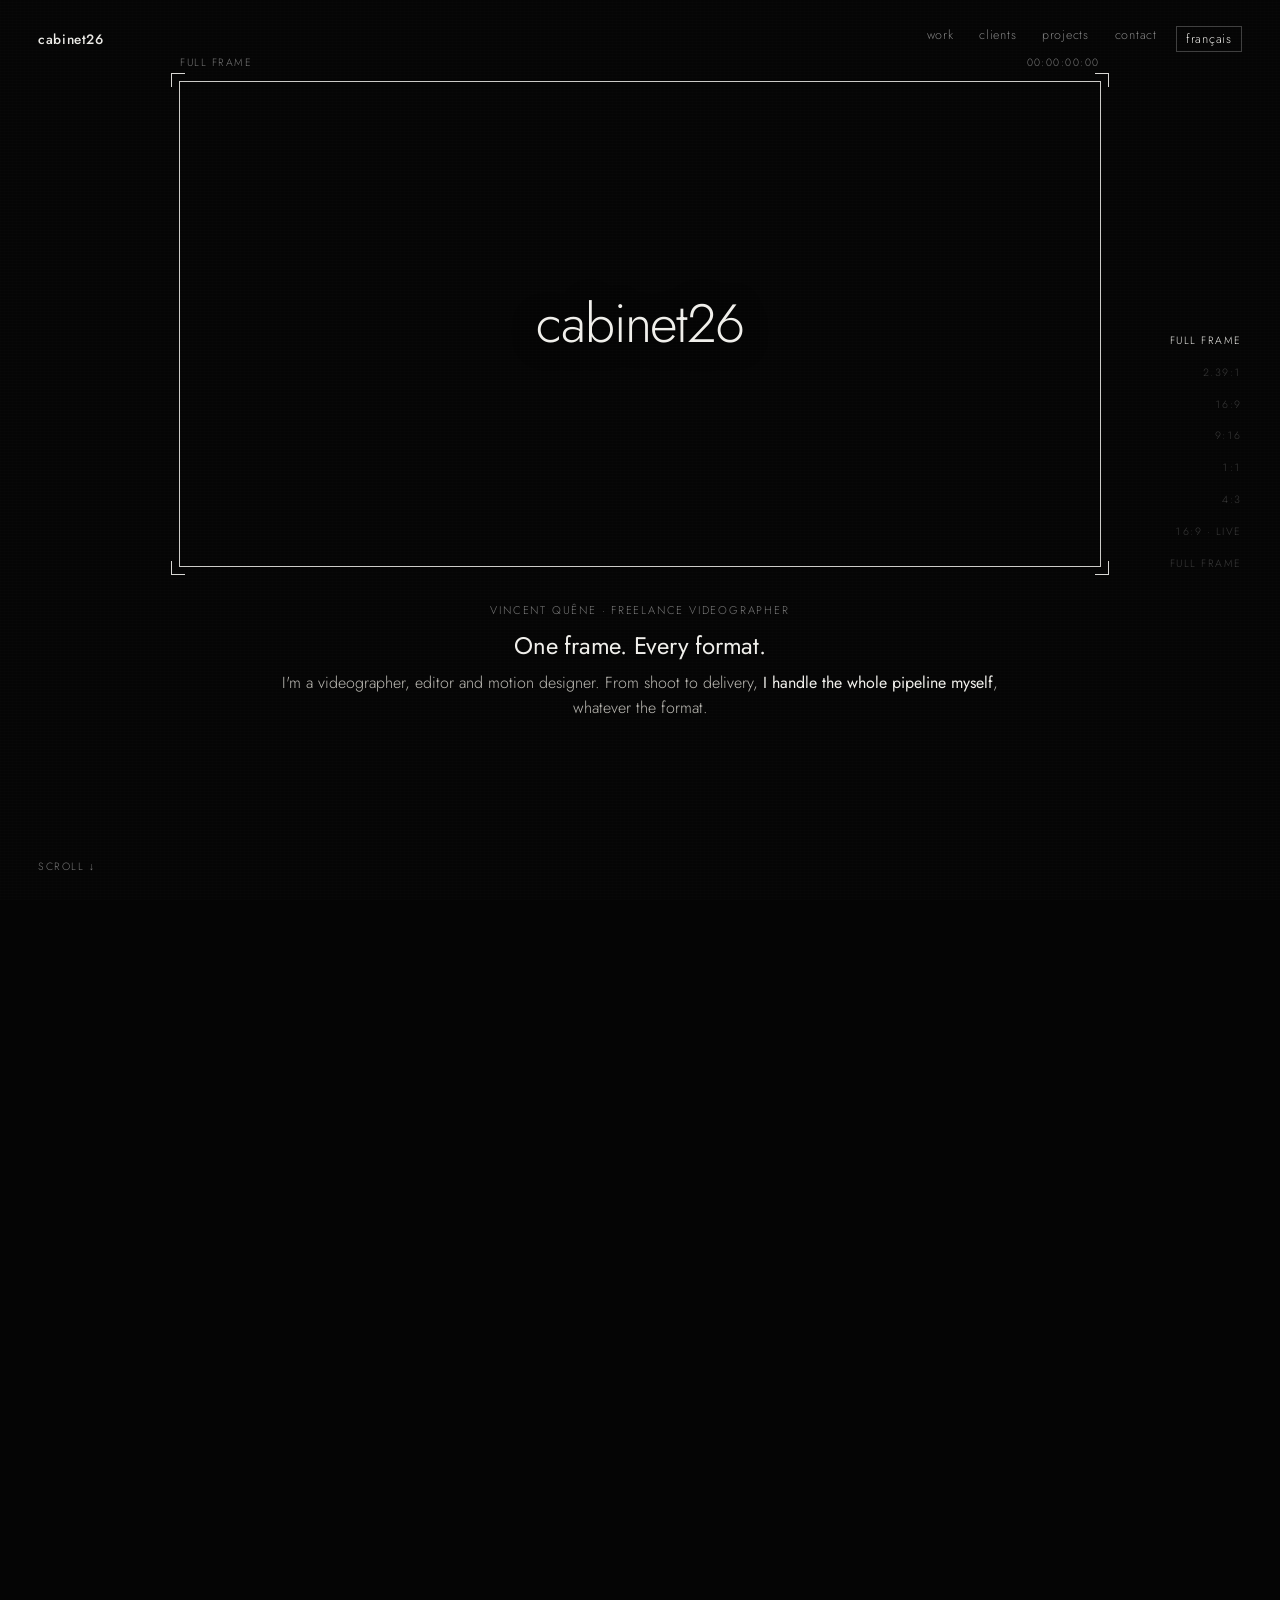
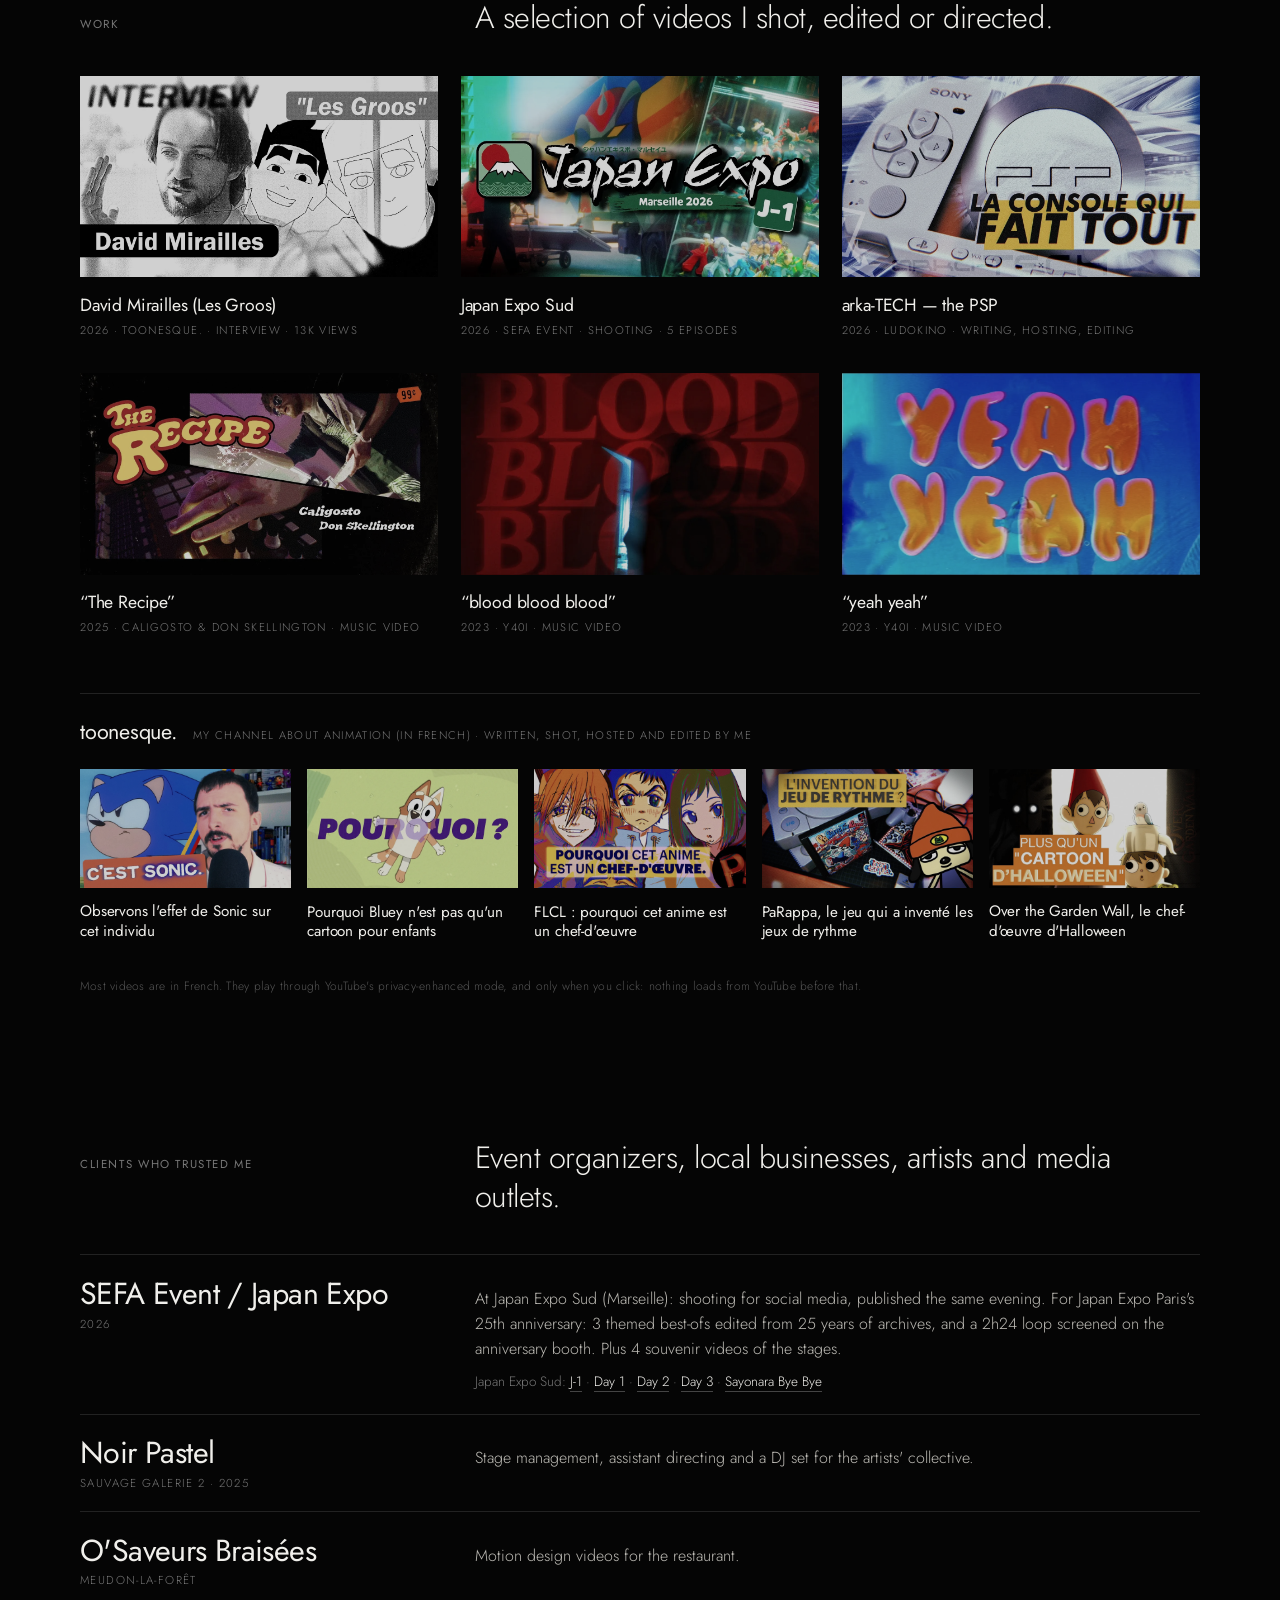
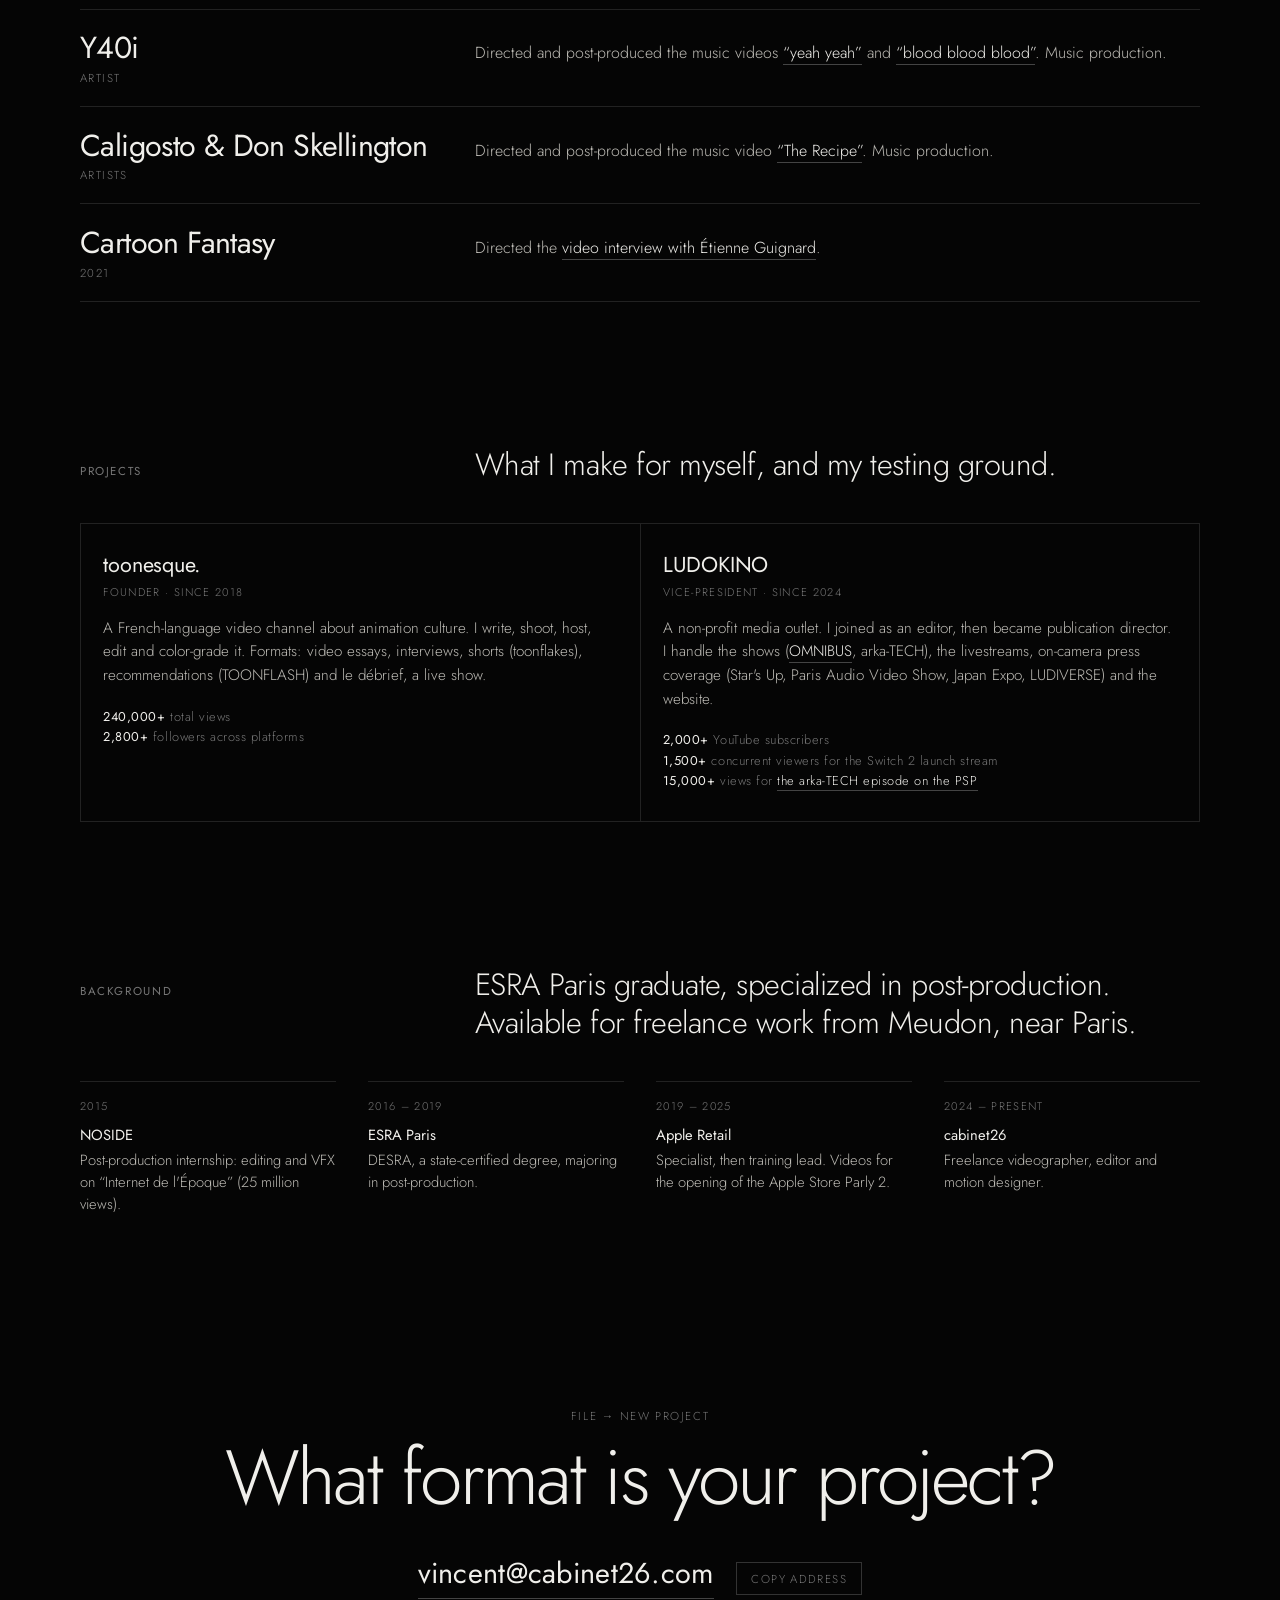
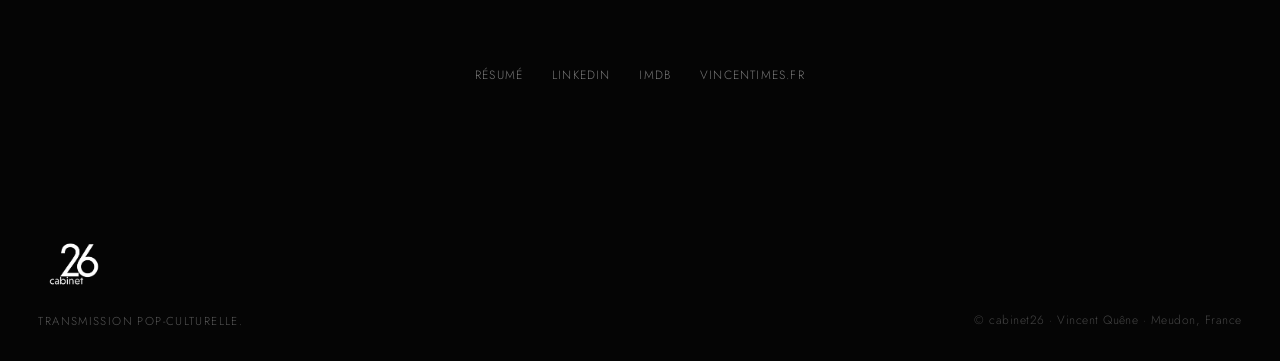
==== en/index.html @ 2f4cd466 "Ajoute une version anglaise du site - Nouvelle page /en/ traduite (textes, séquence du cadre, réalis" ====
<!DOCTYPE html>
<html lang="en">
<head>
  <meta charset="UTF-8" />
  <meta name="viewport" content="width=device-width, initial-scale=1.0"/>
  <title>Vincent Quêne — freelance videographer, editor & motion designer | cabinet26</title>
  <meta name="description" content="Freelance videographer near Paris: directing, shooting, editing, color grading, motion design, social and live. One point of contact, from shoot to delivery." />
  <meta name="author" content="Vincent Quêne">
  <meta name="robots" content="index,follow,max-image-preview:large">
  <meta name="theme-color" content="#050505">
  <link rel="canonical" href="https://cabinet26.com/en/">
  <link rel="alternate" hreflang="fr" href="https://cabinet26.com/">
  <link rel="alternate" hreflang="en" href="https://cabinet26.com/en/">
  <link rel="alternate" hreflang="x-default" href="https://cabinet26.com/">

  <meta property="og:type" content="website">
  <meta property="og:locale" content="en_US">
  <meta property="og:locale:alternate" content="fr_FR">
  <meta property="og:site_name" content="cabinet26">
  <meta property="og:title" content="cabinet26 — one frame, every format">
  <meta property="og:description" content="Vincent Quêne, freelance videographer, editor and motion designer. Directing, editing, social, motion, live.">
  <meta property="og:url" content="https://cabinet26.com/en/">
  <meta property="og:image" content="https://cabinet26.com/og-en.jpg">
  <meta property="og:image:width" content="1200">
  <meta property="og:image:height" content="630">
  <meta property="og:image:alt" content="cabinet26 — One frame, every format. Vincent Quêne, videographer, editor, motion designer.">
  <meta name="twitter:card" content="summary_large_image">
  <meta name="twitter:title" content="cabinet26 — one frame, every format">
  <meta name="twitter:description" content="Vincent Quêne, freelance videographer, editor and motion designer.">
  <meta name="twitter:image" content="https://cabinet26.com/og-en.jpg">

  <link rel="icon" type="image/png" sizes="48x48" href="/favicon.png" />
  <link rel="icon" type="image/png" sizes="512x512" href="/icon-512.png" />
  <link rel="apple-touch-icon" href="/apple-touch-icon.png" />

  <script type="application/ld+json">
  {
    "@context": "https://schema.org",
    "@graph": [
      {
        "@type": "Person",
        "@id": "https://cabinet26.com/#vincent",
        "name": "Vincent Quêne",
        "jobTitle": "Videographer, editor and motion designer",
        "url": "https://cabinet26.com/",
        "email": "mailto:vincent@cabinet26.com",
        "address": { "@type": "PostalAddress", "addressLocality": "Meudon", "postalCode": "92190", "addressRegion": "Île-de-France", "addressCountry": "FR" },
        "alumniOf": { "@type": "EducationalOrganization", "name": "ESRA Paris" },
        "worksFor": { "@id": "https://cabinet26.com/#cabinet26" },
        "knowsLanguage": ["fr", "en"],
        "sameAs": [
          "https://vincentimes.fr/",
          "https://www.linkedin.com/in/vincentimes",
          "https://www.imdb.com/name/nm9590204/",
          "https://instagram.com/vincentimes",
          "https://youtube.com/@vincentimesfr"
        ]
      },
      {
        "@type": "ProfessionalService",
        "@id": "https://cabinet26.com/#cabinet26",
        "name": "cabinet26",
        "description": "Freelance videographer near Paris: directing, shooting, editing, color grading, motion design, social and live. One point of contact, from shoot to delivery.",
        "url": "https://cabinet26.com/",
        "logo": "https://cabinet26.com/icon-512.png",
        "image": "https://cabinet26.com/og.jpg",
        "email": "vincent@cabinet26.com",
        "founder": { "@id": "https://cabinet26.com/#vincent" },
        "address": { "@type": "PostalAddress", "addressLocality": "Meudon", "postalCode": "92190", "addressRegion": "Île-de-France", "addressCountry": "FR" },
        "areaServed": [{ "@type": "AdministrativeArea", "name": "Île-de-France" }, { "@type": "Country", "name": "France" }],
        "knowsAbout": ["Video directing", "Video shooting", "Video editing", "Color grading", "Motion design", "Social media content", "Live streaming", "Video interviews", "Music videos"]
      },
      {
        "@type": "WebSite",
        "@id": "https://cabinet26.com/#site",
        "url": "https://cabinet26.com/",
        "name": "cabinet26",
        "inLanguage": "en",
        "publisher": { "@id": "https://cabinet26.com/#cabinet26" }
      }
    ]
  }
  </script>
  <link rel="preconnect" href="https://fonts.googleapis.com" />
  <link rel="preconnect" href="https://fonts.gstatic.com" crossorigin />
  <link href="https://fonts.googleapis.com/css2?family=Jost:wght@300;400;500&display=swap" rel="stylesheet" />
  <style>
    :root {
      --bg: #050505;
      --txt: #f0efeb;
      --muted: #777;
      --dim: #3a3a3a;
      --line: #222;
      --rec: #ff3b30;
    }
    * { margin: 0; padding: 0; box-sizing: border-box; }
    html { scroll-behavior: smooth; }
    body {
      background: var(--bg); color: var(--txt);
      font-family: 'Jost', 'Helvetica Neue', Helvetica, Arial, sans-serif; font-weight: 300;
      -webkit-font-smoothing: antialiased;
    }
    a { color: inherit; }
    .sr-only { position: absolute; width: 1px; height: 1px; padding: 0; margin: -1px; overflow: hidden; clip: rect(0 0 0 0); white-space: nowrap; border: 0; }
    ::selection { background: var(--txt); color: var(--bg); }

    /* grain léger, comme avant */
    body::before {
      content: ""; position: fixed; inset: 0; pointer-events: none; z-index: 100; opacity: .1;
      background-image:
        repeating-linear-gradient(0deg, rgba(255,255,255,.08) 0, rgba(255,255,255,.08) 1px, transparent 1px, transparent 3px),
        repeating-linear-gradient(90deg, rgba(255,255,255,.03) 0, rgba(255,255,255,.03) 1px, transparent 1px, transparent 4px);
      mix-blend-mode: screen; animation: grain 2.5s steps(4) infinite;
    }
    @keyframes grain { 25% { transform: translate(-3px,-4px); } 50% { transform: translate(2px,3px); } 75% { transform: translate(-2px,2px); } }

    /* ─── HEADER ─── */
    header {
      position: fixed; top: 0; left: 0; right: 0; z-index: 50;
      display: flex; justify-content: space-between; align-items: center;
      padding: 1.6rem clamp(1rem, 3vw, 2.5rem);
      mix-blend-mode: difference;
    }
    header .name { font-weight: 500; font-size: .85rem; letter-spacing: .04em; text-decoration: none; }
    header nav { display: flex; gap: 1.6rem; }
    header nav a { font-size: .78rem; letter-spacing: .06em; color: #888; text-decoration: none; transition: color .2s; }
    header nav a:hover { color: var(--txt); }
    header nav a.lang { color: var(--txt); border: 1px solid #444; padding: .2rem .55rem; margin-left: -.4rem; }
    header nav a.lang:hover { border-color: var(--txt); }

    /* ─── REEL ─── */
    #reel { position: relative; }
    .stage { position: sticky; top: 0; height: 100vh; height: 100svh; overflow: hidden; }
    .frame-zone { position: absolute; left: 0; right: 0; top: 9vh; height: 54vh; display: grid; place-items: center; }
    .frame {
      position: relative; border: 1px solid rgba(240,239,235,.85);
      will-change: width, height;
    }
    /* repères de coupe */
    .frame i { position: absolute; width: 14px; height: 14px; border-color: var(--txt); border-style: solid; opacity: .9; }
    .frame i:nth-of-type(1) { left: -9px; top: -9px; border-width: 1px 0 0 1px; }
    .frame i:nth-of-type(2) { right: -9px; top: -9px; border-width: 1px 1px 0 0; }
    .frame i:nth-of-type(3) { left: -9px; bottom: -9px; border-width: 0 0 1px 1px; }
    .frame i:nth-of-type(4) { right: -9px; bottom: -9px; border-width: 0 1px 1px 0; }
    .frame .ratio, .frame .tc, .frame .rec {
      position: absolute; font-size: .66rem; letter-spacing: .14em; text-transform: uppercase; color: var(--muted); white-space: nowrap;
    }
    .frame .ratio { left: 0; top: -1.7rem; }
    .frame .tc { right: 0; top: -1.7rem; font-variant-numeric: tabular-nums; }
    .frame .rec { right: .7rem; top: .6rem; color: var(--rec); opacity: 0; transition: opacity .3s; display: flex; align-items: center; gap: .4rem; }
    .frame .rec::before { content: ""; width: 7px; height: 7px; border-radius: 50%; background: var(--rec); animation: blink 1s steps(2) infinite; }
    .frame.live .rec { opacity: 1; }
    .frame.live { border-color: var(--rec); }
    @keyframes blink { 50% { opacity: 0; } }
    .frame .ttl {
      position: absolute; inset: 0; display: grid; place-items: center; text-align: center; padding: 0 1rem;
      font-weight: 300; font-size: clamp(1.4rem, 4.2vw, 3.6rem); letter-spacing: -.02em; line-height: 1;
      transition: opacity .35s; text-shadow: 0 2px 24px rgba(0,0,0,.6); z-index: 2;
    }
    .frame .shots { position: absolute; inset: 0; overflow: hidden; }
    .frame .shots img {
      position: absolute; inset: 0; width: 100%; height: 100%; object-fit: cover;
      opacity: 0; transform: scale(1.04); transition: opacity .6s, transform 1.2s cubic-bezier(.2,.8,.2,1);
    }
    .frame .shots img.on { opacity: .42; transform: none; }
    .frame .credit {
      position: absolute; left: 0; bottom: -1.6rem; font-size: .66rem; letter-spacing: .12em; text-transform: uppercase; color: var(--muted);
      white-space: nowrap;
    }

    /* ─── RÉALISATIONS ─── */
    .works { display: grid; grid-template-columns: repeat(3, 1fr); gap: 2.2rem 1.4rem; }
    .work { display: block; width: 100%; text-align: left; background: none; border: 0; color: inherit; font: inherit; cursor: pointer; }
    .work .pic { position: relative; display: block; aspect-ratio: 16 / 9; overflow: hidden; background: #111; }
    .work .pic img { width: 100%; height: 100%; object-fit: cover; display: block; filter: grayscale(.35) brightness(.82); transition: filter .4s, transform .6s cubic-bezier(.2,.8,.2,1); }
    .work .pic::after {
      content: "▶"; position: absolute; left: 50%; top: 50%; width: 3.2rem; height: 3.2rem; translate: -50% -50%; border: 1px solid rgba(240,239,235,.8); border-radius: 50%;
      display: grid; place-items: center; font-size: .8rem; padding-left: .2rem; opacity: 0; transition: opacity .3s; background: rgba(5,5,5,.35);
    }
    .work:hover .pic img, .work:focus-visible .pic img { filter: none; transform: scale(1.03); }
    .work:hover .pic::after, .work:focus-visible .pic::after { opacity: 1; }
    .work:focus-visible { outline: 1px solid var(--txt); outline-offset: 6px; }
    .work .t { display: block; margin-top: .9rem; font-size: 1.1rem; font-weight: 400; letter-spacing: -.01em; }
    .work .m { display: block; margin-top: .25rem; font-size: .7rem; letter-spacing: .12em; text-transform: uppercase; color: var(--muted); }
    .sub { display: flex; align-items: baseline; gap: 1rem; margin: 3.6rem 0 1.4rem; padding-top: 1.4rem; border-top: 1px solid var(--line); }
    .sub b { font-weight: 400; font-size: 1.35rem; letter-spacing: -.01em; }
    .sub span { font-size: .7rem; letter-spacing: .12em; text-transform: uppercase; color: var(--muted); }
    .works.toon { grid-template-columns: repeat(5, 1fr); gap: 1.6rem 1rem; }
    .works.toon .t { font-size: .95rem; line-height: 1.3; }
    .yt-note { margin-top: 2.2rem; font-size: .75rem; color: #555; letter-spacing: .02em; }

    dialog.player { margin: auto; width: min(1100px, calc(100vw - 2rem)); background: transparent; border: 0; color: var(--txt); overflow: visible; }
    dialog.player::backdrop { background: rgba(5,5,5,.94); }
    .player .screen { position: relative; aspect-ratio: 16 / 9; background: #000; border: 1px solid #333; }
    .player iframe { position: absolute; inset: 0; width: 100%; height: 100%; border: 0; }
    .player .bar { display: flex; justify-content: space-between; align-items: baseline; gap: 1rem; flex-wrap: wrap; margin-top: 1rem; }
    .player .bar b { font-weight: 400; font-size: 1.1rem; }
    .player .bar span { font-size: .7rem; letter-spacing: .12em; text-transform: uppercase; color: var(--muted); margin-left: .8rem; }
    .player .eps { display: flex; flex-wrap: wrap; gap: .4rem; margin-top: .9rem; }
    .player .eps button { font: inherit; font-size: .75rem; letter-spacing: .06em; color: #999; background: none; border: 1px solid #333; padding: .35rem .8rem; cursor: pointer; }
    .player .eps button.on, .player .eps button:hover { color: var(--txt); border-color: var(--txt); }
    .player .x { font: inherit; font-size: .75rem; letter-spacing: .12em; text-transform: uppercase; color: var(--muted); background: none; border: 0; cursor: pointer; }
    .player .x:hover { color: var(--txt); }
    .player .ext { font-size: .75rem; color: var(--muted); }

    .caps { position: absolute; left: 0; right: 0; top: calc(9vh + 54vh + 2.2rem); bottom: 2rem; padding: 0 clamp(1rem, 4vw, 2.5rem); }
    .cap {
      position: absolute; left: 50%; top: 0; width: min(46rem, calc(100% - 2rem)); transform: translate(-50%, 10px);
      text-align: center; opacity: 0; transition: opacity .45s, transform .45s; pointer-events: none;
    }
    .cap.on { opacity: 1; transform: translate(-50%, 0); pointer-events: auto; }
    .cap .k { font-size: .7rem; letter-spacing: .16em; text-transform: uppercase; color: var(--muted); }
    .cap h2 { font-weight: 400; font-size: clamp(1.15rem, 2vw, 1.5rem); letter-spacing: -.01em; margin: .55rem 0 .5rem; }
    .cap p { font-size: clamp(.92rem, 1.25vw, 1.05rem); line-height: 1.55; color: #bdbbb5; }
    .cap p b { color: var(--txt); font-weight: 400; }

    .index {
      position: absolute; right: clamp(1rem, 3vw, 2.5rem); top: 50%; transform: translateY(-50%);
      list-style: none; display: flex; flex-direction: column; gap: .55rem; text-align: right;
    }
    .index a { font-size: .66rem; letter-spacing: .14em; text-transform: uppercase; color: var(--dim); text-decoration: none; transition: color .2s; font-variant-numeric: tabular-nums; }
    .index a:hover { color: #aaa; }
    .index a.on { color: var(--txt); }
    .hint { position: absolute; left: clamp(1rem, 3vw, 2.5rem); bottom: 1.6rem; font-size: .66rem; letter-spacing: .14em; text-transform: uppercase; color: var(--muted); transition: opacity .4s; }

    /* ─── SECTIONS ─── */
    section.s { padding: clamp(5rem, 12vw, 9rem) clamp(1rem, 4vw, 2.5rem) 0; max-width: 1200px; margin: 0 auto; }
    .s-h { display: grid; grid-template-columns: 1fr 2fr; gap: 2rem; margin-bottom: 2.4rem; align-items: baseline; }
    .s-h h3 { font-size: .72rem; font-weight: 400; letter-spacing: .14em; text-transform: uppercase; color: var(--muted); }
    .s-h p { font-size: clamp(1.3rem, 2.4vw, 2rem); line-height: 1.25; letter-spacing: -.015em; }
    .list { list-style: none; border-top: 1px solid var(--line); }
    .list li {
      display: grid; grid-template-columns: 1fr 2fr; gap: 2rem; padding: 1.35rem 0; border-bottom: 1px solid var(--line); align-items: baseline;
      transition: padding-left .3s;
    }
    .list li:hover { padding-left: .6rem; }
    .list .who { font-size: clamp(1.25rem, 2.4vw, 1.9rem); font-weight: 400; letter-spacing: -.02em; line-height: 1.1; }
    .list .who small { display: block; font-size: .72rem; font-weight: 300; letter-spacing: .12em; text-transform: uppercase; color: var(--muted); margin-top: .45rem; }
    .list .what { font-size: 1rem; line-height: 1.55; color: #bdbbb5; }
    .list .what a { color: var(--txt); text-decoration: none; border-bottom: 1px solid #444; }
    .list .what a:hover { border-color: var(--txt); }
    .list .what .watch { display: block; margin-top: .6rem; font-size: .85rem; color: var(--muted); }
    .cols p a, .path a { color: var(--txt); text-decoration: none; border-bottom: 1px solid #444; transition: border-color .2s; }
    .cols p a:hover, .path a:hover { border-color: var(--txt); }

    .cols { display: grid; grid-template-columns: repeat(2, 1fr); gap: 1px; background: var(--line); border: 1px solid var(--line); }
    .cols > div { background: var(--bg); padding: 1.6rem 1.4rem 1.8rem; }
    .cols h4 { font-weight: 400; font-size: 1.35rem; letter-spacing: -.01em; margin-bottom: .2rem; }
    .cols h4 a { text-decoration: none; }
    .cols h4 a:hover { text-decoration: underline; text-underline-offset: 4px; text-decoration-thickness: 1px; }
    .cols .role { font-size: .7rem; letter-spacing: .12em; text-transform: uppercase; color: var(--muted); margin-bottom: 1rem; }
    .cols p { font-size: .95rem; line-height: 1.55; color: #bdbbb5; }
    .cols .n { margin-top: 1.2rem; font-size: .8rem; letter-spacing: .04em; color: var(--muted); line-height: 1.6; }
    .cols .n b { color: var(--txt); font-weight: 400; }

    .path { list-style: none; display: grid; grid-template-columns: repeat(4, 1fr); gap: 2rem; }
    .path li { font-size: .92rem; line-height: 1.5; color: #bdbbb5; border-top: 1px solid var(--line); padding-top: 1rem; }
    .path b { display: block; color: var(--txt); font-weight: 400; margin-bottom: .2rem; }
    .path span { display: block; font-size: .7rem; letter-spacing: .12em; text-transform: uppercase; color: var(--muted); margin-bottom: .6rem; }

    /* ─── CONTACT ─── */
    .contact { padding: clamp(7rem, 16vw, 12rem) clamp(1rem, 4vw, 2.5rem) 0; text-align: center; }
    .contact .k { font-size: .72rem; letter-spacing: .14em; text-transform: uppercase; color: var(--muted); }
    .contact h3 { font-weight: 300; font-size: clamp(2rem, 6vw, 5rem); letter-spacing: -.035em; line-height: 1; margin: 1rem 0 2.2rem; }
    .contact .mail {
      font-weight: 400; font-size: clamp(1.1rem, 2.6vw, 1.8rem); letter-spacing: .01em; text-decoration: none;
      border-bottom: 1px solid #444; padding-bottom: 4px; transition: border-color .2s;
    }
    .contact .mail:hover { border-color: var(--txt); }
    .contact .mail-row { display: flex; justify-content: center; align-items: baseline; flex-wrap: wrap; gap: 1rem 1.4rem; }
    .contact .copy {
      font: inherit; font-size: .72rem; letter-spacing: .12em; text-transform: uppercase; color: var(--muted);
      background: none; border: 1px solid #333; padding: .45rem .9rem; cursor: pointer; transition: color .2s, border-color .2s;
    }
    .contact .copy:hover, .contact .copy:focus-visible { color: var(--txt); border-color: var(--txt); outline: none; }
    .contact .copy.done { color: var(--txt); border-color: var(--txt); }
    .contact .copy-status { min-height: 1.2em; margin-top: .9rem; font-size: .75rem; letter-spacing: .04em; color: var(--muted); }
    .contact .links { display: flex; justify-content: center; flex-wrap: wrap; gap: .6rem 1.8rem; margin-top: 2.4rem; }
    .contact .links a { font-size: .75rem; letter-spacing: .1em; text-transform: uppercase; color: var(--muted); text-decoration: none; transition: color .2s; }
    .contact .links a:hover { color: var(--txt); }

    footer {
      display: flex; justify-content: space-between; align-items: flex-end; gap: 1rem; flex-wrap: wrap;
      padding: clamp(6rem, 12vw, 9rem) clamp(1rem, 3vw, 2.5rem) 2rem;
    }
    footer img { height: 72px; display: block; margin-bottom: .8rem; }
    footer .manifesto { font-size: .72rem; letter-spacing: .12em; text-transform: uppercase; color: #555; }
    footer .copy { font-size: .75rem; letter-spacing: .04em; color: #444; }

    @media (max-width: 1000px) and (min-width: 761px) {
      .works { grid-template-columns: 1fr 1fr; }
      .works.toon { grid-template-columns: repeat(3, 1fr); }
    }
    @media (max-width: 760px) {
      .frame-zone { top: 11vh; height: 46vh; }
      .caps { top: calc(11vh + 46vh + 2rem); }
      .index { display: none; }
      .hint { display: none; }
      .s-h, .list li { grid-template-columns: 1fr; gap: .6rem; }
      .cols { grid-template-columns: 1fr; }
      .works { grid-template-columns: 1fr; }
      .works.toon { grid-template-columns: 1fr 1fr; }
      .path { grid-template-columns: 1fr 1fr; gap: 1.4rem; }
      header nav a.opt { display: none; }
    }
    @media (max-height: 640px) and (min-width: 761px) {
      .cap p { font-size: .9rem; }
    }
    @media (prefers-reduced-motion: reduce) {
      body::before { animation: none; }
      .cap { transition: none; }
    }
  </style>
</head>
<body>

<header>
  <a class="name" href="#reel">cabinet26</a>
  <nav>
    <a class="opt" href="#travaux">work</a>
    <a class="opt" href="#confiance">clients</a>
    <a class="opt" href="#projets">projects</a>
    <a href="#contact">contact</a>
    <a class="lang" href="/" hreflang="fr" lang="fr">français</a>
  </nav>
</header>

<main>
  <h1 class="sr-only">Vincent Quêne, freelance videographer, editor and motion designer near Paris — cabinet26</h1>
  <section id="reel" aria-label="Services">
    <div class="stage">
      <div class="frame-zone">
        <div class="frame" id="frame">
          <i></i><i></i><i></i><i></i>
          <span class="ratio" id="ratio">full frame</span>
          <span class="tc" id="tc">00:00:00:00</span>
          <span class="rec">rec</span>
          <div class="shots" id="shots"></div>
          <div class="ttl" id="ttl">cabinet26</div>
          <span class="credit" id="credit"></span>
        </div>
      </div>

      <div class="caps" id="caps"></div>
      <ul class="index" id="index"></ul>
      <span class="hint" id="hint">scroll ↓</span>
    </div>
  </section>

  <section class="s" id="travaux">
    <div class="s-h">
      <h3>Work</h3>
      <p>A selection of videos I shot, edited or directed.</p>
    </div>
    <div class="works" id="works"></div>
    <div class="sub"><b>toonesque.</b><span>My channel about animation (in French) · written, shot, hosted and edited by me</span></div>
    <div class="works toon" id="toon"></div>
    <p class="yt-note">Most videos are in French. They play through YouTube's privacy-enhanced mode, and only when you click: nothing loads from YouTube before that.</p>
  </section>

  <dialog class="player" id="player" aria-label="Video player">
    <div class="screen" id="pScreen"></div>
    <div class="bar">
      <div><b id="pTitle"></b><span id="pMeta"></span></div>
      <div><a class="ext" id="pExt" href="#" target="_blank" rel="noopener">Open on YouTube ↗</a> &nbsp; <button class="x" id="pClose">Close ✕</button></div>
    </div>
    <div class="eps" id="pEps"></div>
  </dialog>

  <section class="s" id="confiance">
    <div class="s-h">
      <h3>Clients who trusted me</h3>
      <p>Event organizers, local businesses, artists and media outlets.</p>
    </div>
    <ul class="list">
      <li>
        <div class="who">SEFA Event / Japan Expo<small>2026</small></div>
        <div class="what">At Japan Expo Sud (Marseille): shooting for social media, published the same evening. For Japan Expo Paris's 25th anniversary: 3 themed best-ofs edited from 25 years of archives, and a 2h24 loop screened on the anniversary booth. Plus 4 souvenir videos of the stages.<span class="watch">Japan Expo Sud: <a href="https://youtu.be/3GyMe6xj9gU" target="_blank" rel="noopener">J-1</a> · <a href="https://youtu.be/GbVbN_Lsc2M" target="_blank" rel="noopener">Day 1</a> · <a href="https://youtu.be/HmaIM-DWOHw" target="_blank" rel="noopener">Day 2</a> · <a href="https://youtu.be/q0Na3Ldtmdk" target="_blank" rel="noopener">Day 3</a> · <a href="https://youtu.be/JsCOMHe0b8E" target="_blank" rel="noopener">Sayonara Bye Bye</a></span></div>
      </li>
      <li>
        <div class="who">Noir Pastel<small>Sauvage Galerie 2 · 2025</small></div>
        <div class="what">Stage management, assistant directing and a DJ set for the artists' collective.</div>
      </li>
      <li>
        <div class="who">O'Saveurs Braisées<small>Meudon-la-Forêt</small></div>
        <div class="what">Motion design videos for the restaurant.</div>
      </li>
      <li>
        <div class="who">Y40i<small>Artist</small></div>
        <div class="what">Directed and post-produced the music videos <a href="https://youtu.be/fTHX7NXVaVY" target="_blank" rel="noopener">“yeah yeah”</a> and <a href="https://youtu.be/mA5rBViqyx8" target="_blank" rel="noopener">“blood blood blood”</a>. Music production.</div>
      </li>
      <li>
        <div class="who">Caligosto &amp; Don Skellington<small>Artists</small></div>
        <div class="what">Directed and post-produced the music video <a href="https://youtu.be/pw9u5-dUlKU" target="_blank" rel="noopener">“The Recipe”</a>. Music production.</div>
      </li>
      <li>
        <div class="who">Cartoon Fantasy<small>2021</small></div>
        <div class="what">Directed the <a href="https://beta.cartoon-fantasy.net/studio/interviews/etienne-guignard" target="_blank" rel="noopener">video interview with Étienne Guignard</a>.</div>
      </li>
    </ul>
  </section>

  <section class="s" id="projets">
    <div class="s-h">
      <h3>Projects</h3>
      <p>What I make for myself, and my testing ground.</p>
    </div>
    <div class="cols">
      <div>
        <h4><a href="https://toonesque.com" target="_blank" rel="noopener">toonesque.</a></h4>
        <p class="role">Founder · since 2018</p>
        <p>A French-language video channel about animation culture. I write, shoot, host, edit and color-grade it. Formats: video essays, interviews, shorts (toonflakes), recommendations (TOONFLASH) and le débrief, a live show.</p>
        <p class="n"><b>240,000+</b> total views<br><b>2,800+</b> followers across platforms</p>
      </div>
      <div>
        <h4><a href="https://ludokino.net" target="_blank" rel="noopener">LUDOKINO</a></h4>
        <p class="role">Vice-president · since 2024</p>
        <p>A non-profit media outlet. I joined as an editor, then became publication director. I handle the shows (<a href="https://www.youtube.com/playlist?list=PL13-SWMvlfiwijmK3dQ_rHY67bJj6rJ3P" target="_blank" rel="noopener">OMNIBUS</a>, arka-TECH), the livestreams, on-camera press coverage (Star's Up, Paris Audio Video Show, Japan Expo, LUDIVERSE) and the website.</p>
        <p class="n"><b>2,000+</b> YouTube subscribers<br><b>1,500+</b> concurrent viewers for the Switch 2 launch stream<br><b>15,000+</b> views for <a href="https://youtu.be/EWIgJvGY6nE" target="_blank" rel="noopener">the arka-TECH episode on the PSP</a></p>
      </div>
    </div>
  </section>

  <section class="s" id="parcours">
    <div class="s-h">
      <h3>Background</h3>
      <p>ESRA Paris graduate, specialized in post-production. Available for freelance work from Meudon, near Paris.</p>
    </div>
    <ul class="path">
      <li><span>2015</span><b>NOSIDE</b>Post-production internship: editing and VFX on “Internet de l'Époque” (25 million views).</li>
      <li><span>2016 – 2019</span><b>ESRA Paris</b>DESRA, a state-certified degree, majoring in post-production.</li>
      <li><span>2019 – 2025</span><b>Apple Retail</b>Specialist, then training lead. Videos for the opening of the Apple Store Parly 2.</li>
      <li><span>2024 – present</span><b>cabinet26</b>Freelance videographer, editor and motion designer.</li>
    </ul>
  </section>

  <section class="contact" id="contact">
    <p class="k">File → New project</p>
    <h3>What format is your project?</h3>
    <div class="mail-row">
      <a class="mail" href="mailto:vincent@cabinet26.com">vincent@cabinet26.com</a>
      <button class="copy" id="copyMail" type="button" data-mail="vincent@cabinet26.com">Copy address</button>
    </div>
    <p class="copy-status" id="copyStatus" role="status" aria-live="polite"></p>
    <div class="links">
      <a href="https://vincentimes.fr/en/cv/" target="_blank" rel="noopener">Résumé</a>
      <a href="https://www.linkedin.com/in/vincentimes" target="_blank" rel="noopener">LinkedIn</a>
      <a href="https://www.imdb.com/name/nm9590204/" target="_blank" rel="noopener">IMDb</a>
      <a href="https://vincentimes.fr/en/" target="_blank" rel="noopener">vincentimes.fr</a>
    </div>
  </section>
</main>

<footer>
  <div>
    <img src="/c26_w_txt.png" alt="cabinet26" />
    <p class="manifesto">transmission pop-culturelle.</p>
  </div>
  <span class="copy">© cabinet26 · Vincent Quêne · Meudon, France</span>
</footer>

<script>
/* Chaque format de cadre correspond à un métier. r = ratio (largeur / hauteur), null = plein cadre. */
const STEPS = [
  { r: null, label: 'full frame', ttl: 'cabinet26', k: 'Vincent Quêne · freelance videographer',
    h: 'One frame. Every format.',
    p: 'I\'m a videographer, editor and motion designer. From shoot to delivery, <b>I handle the whole pipeline myself</b>, whatever the format.' },
  { r: 2.39, label: '2.39:1', ttl: 'Directing', k: '01 — Scope', img: 'the-recipe', credit: '“The Recipe” — Caligosto & Don Skellington',
    h: 'Direct, frame, lead.',
    p: 'Music videos, trailers, interviews. I directed and post-produced music videos for <b>Y40i</b> and <b>Caligosto &amp; Don Skellington</b>, and the Étienne Guignard interview for <b>Cartoon Fantasy</b>.' },
  { r: 16 / 9, label: '16:9', ttl: 'Editing', k: '02 — Widescreen', img: 'blood-blood-blood', credit: '“blood blood blood” — Y40i',
    h: 'Edit, grade, mix.',
    p: 'My core craft, in DaVinci Resolve Studio and Premiere Pro, with a clean sound mix. For the 25th anniversary of <b>Japan Expo Paris</b>, I edited 3 best-ofs from 25 years of archives and a 2h24 loop screened on the booth.' },
  { r: 9 / 16, label: '9:16', ttl: 'Social', k: '03 — Vertical', img: 'japan-expo-sud-jour-2', pos: '86% 50%', credit: 'Japan Expo Sud — Day 2',
    h: 'Shot by day, out by night.',
    p: 'At <b>Japan Expo Sud</b> (Marseille), I shot the footage for the social videos, published the same evening. Shorts, subtitles, cut-downs. I also produce and monetize my own content on YouTube, Instagram and TikTok.' },
  { r: 1, label: '1:1', ttl: 'Motion', k: '04 — Square', img: 'yeah-yeah', credit: '“yeah yeah” — Y40i',
    h: 'Make images move.',
    p: 'Motion design, titles, show packaging, visuals. I made motion design videos for <b>O\'Saveurs Braisées</b> (Meudon-la-Forêt), and I package my own shows.' },
  { r: 4 / 3, label: '4:3', ttl: 'Archives', k: '05 — Original format', img: 'arka-tech-psp', credit: 'arka-TECH — the PSP',
    h: 'Bring dormant footage back to life.',
    p: 'MiniDV tape digitization over FireWire, video game capture, archive sorting and editing. For Japan Expo, I went through <b>25 years of footage</b>.' },
  { r: 16 / 9, label: '16:9 · live', ttl: 'Live', k: '06 — Live & on camera', live: true,
    h: 'No second take.',
    p: 'Livestreams, OBS switching and on-camera hosting. LUDOKINO\'s Switch 2 launch stream drew <b>over 1,500 concurrent viewers</b> and was featured on Twitch\'s front page.' },
  { r: null, label: 'full frame', ttl: 'The whole pipeline', k: 'End of sequence',
    h: 'One point of contact.',
    p: 'Writing, shooting, editing, grading, mixing, motion, live, distribution. <a href="#travaux">See the work ↓</a>' },
];

const $ = id => document.getElementById(id);
const reel = $('reel'), frame = $('frame'), zone = document.querySelector('.frame-zone');
const N = STEPS.length;
reel.style.height = (N * 85 + 15) + 'vh';

$('shots').innerHTML = STEPS.map((s, i) => s.img ? `<img data-i="${i}" src="/img/${s.img}.webp" alt="" decoding="async"${s.pos ? ` style="object-position:${s.pos}"` : ''}>` : '').join('');
const shots = [...document.querySelectorAll('#shots img')];
$('caps').innerHTML = STEPS.map((s, i) => `<div class="cap" data-i="${i}"><p class="k">${s.k}</p><h2>${s.h}</h2><p>${s.p}</p></div>`).join('');
$('index').innerHTML = STEPS.map((s, i) => `<li><a href="#" data-i="${i}">${s.label}</a></li>`).join('');
const caps = [...document.querySelectorAll('.cap')], idx = [...document.querySelectorAll('.index a')];

const ease = x => x < .5 ? 4 * x * x * x : 1 - Math.pow(-2 * x + 2, 3) / 2;
const clamp = (v, a, b) => Math.max(a, Math.min(b, v));
const tc = s => { const f = Math.floor(s * 25); return [Math.floor(f / 90000), Math.floor(f / 1500) % 60, Math.floor(f / 25) % 60, f % 25].map(n => String(n).padStart(2, '0')).join(':'); };

let cur = -1, prog = 0;
function geom() {
  const W = zone.clientWidth * (innerWidth < 761 ? .9 : .72), H = zone.clientHeight;
  return { W, H, full: W / H };
}
function sizeFor(r, g) {
  r = r ?? g.full;
  let w = Math.min(g.W, g.H * r), h = w / r;
  return [w, h];
}
function render() {
  const rect = reel.getBoundingClientRect();
  const total = reel.offsetHeight - innerHeight;
  // fenêtre de hauteur nulle (onglet masqué au chargement) : on reste sur le premier format
  prog = total > 0 ? clamp(-rect.top / total, 0, 1) : 0;
  const s = prog * (N - 1);
  const i = Math.min(N - 2, Math.floor(s)), f = s - i;
  // tient le format 55 % du temps, puis glisse vers le suivant
  const m = ease(clamp((f - .55) / .45, 0, 1));
  const g = geom();
  const [w1, h1] = sizeFor(STEPS[i].r, g), [w2, h2] = sizeFor(STEPS[i + 1].r, g);
  // interpolation en log pour un mouvement régulier entre formats extrêmes
  const w = Math.exp(Math.log(w1) + (Math.log(w2) - Math.log(w1)) * m);
  const h = Math.exp(Math.log(h1) + (Math.log(h2) - Math.log(h1)) * m);
  frame.style.width = w + 'px'; frame.style.height = h + 'px';

  const a = prog >= 1 ? N - 1 : (m > .5 ? i + 1 : i);
  if (a !== cur) {
    cur = a; const st = STEPS[a];
    caps.forEach((c, k) => c.classList.toggle('on', k === a));
    idx.forEach((c, k) => c.classList.toggle('on', k === a));
    $('ratio').textContent = st.label;
    $('ttl').textContent = st.ttl;
    frame.classList.toggle('live', !!st.live);
    shots.forEach(im => im.classList.toggle('on', +im.dataset.i === a));
    $('credit').textContent = st.credit || '';
  }
  $('tc').textContent = tc(prog * 128);
  $('hint').style.opacity = prog > .02 ? 0 : 1;
}


document.getElementById('index').addEventListener('click', e => {
  const a = e.target.closest('a'); if (!a) return; e.preventDefault();
  const k = +a.dataset.i, total = reel.offsetHeight - innerHeight;
  // vise le milieu de la phase de maintien du format
  const p = k === 0 ? 0 : k === N - 1 ? 1 : (k + .25) / (N - 1);
  scrollTo({ top: reel.offsetTop + p * total, behavior: 'smooth' });
});

/* Réalisations (les plus récentes d'abord) : la vidéo YouTube n'est chargée qu'au clic (youtube-nocookie). */
const WORKS = [
  { y: 2026, img: 'interview-david-mirailles', t: 'David Mirailles (Les Groos)', m: 'toonesque. · interview · 13K views', eps: [['0130feobEtk']] },
  { y: 2026, img: 'japan-expo-sud-j-1', t: 'Japan Expo Sud', m: 'SEFA Event · shooting', eps: [
    ['3GyMe6xj9gU', 'J-1'], ['GbVbN_Lsc2M', 'Day 1'], ['HmaIM-DWOHw', 'Day 2'], ['q0Na3Ldtmdk', 'Day 3'], ['JsCOMHe0b8E', 'Sayonara Bye Bye']] },
  { y: 2026, img: 'arka-tech-psp', t: 'arka-TECH — the PSP', m: 'LUDOKINO · writing, hosting, editing', eps: [['EWIgJvGY6nE']] },
  { y: 2025, img: 'the-recipe', t: '“The Recipe”', m: 'Caligosto & Don Skellington · music video', eps: [['pw9u5-dUlKU']] },
  { y: 2023, img: 'blood-blood-blood', t: '“blood blood blood”', m: 'Y40i · music video', eps: [['mA5rBViqyx8']] },
  { y: 2023, img: 'yeah-yeah', t: '“yeah yeah”', m: 'Y40i · music video', eps: [['fTHX7NXVaVY']] },
  /* toonesque. : dans l'ordre choisi par Vincent */
  { toon: 1, img: 'toonesque-sonic', t: 'Observons l\'effet de Sonic sur cet individu', m: 'toonesque.', eps: [['dG3NYwPIhZ4']] },
  { toon: 1, img: 'toonesque-bluey', t: 'Pourquoi Bluey n\'est pas qu\'un cartoon pour enfants', m: 'toonesque.', eps: [['TYJdYJiw23A']] },
  { toon: 1, img: 'toonesque-flcl', t: 'FLCL : pourquoi cet anime est un chef-d\'œuvre', m: 'toonesque.', eps: [['IEKdNtuIxe0']] },
  { toon: 1, img: 'toonesque-parappa', t: 'PaRappa, le jeu qui a inventé les jeux de rythme', m: 'toonesque.', eps: [['ar6qSb8skdY']] },
  { toon: 1, img: 'toonesque-over-the-garden-wall', t: 'Over the Garden Wall, le chef-d\'œuvre d\'Halloween', m: 'toonesque.', eps: [['xpJjlingy0k']] },
];
const tile = (w, i) => `<button class="work" data-w="${i}">
  <span class="pic"><img src="/img/${w.img}.webp" alt="${w.t.replace(/"/g, '&quot;')} — ${w.toon ? 'toonesque.' : w.m}" width="1280" height="720" loading="lazy" decoding="async"></span>
  <span class="t">${w.t}</span>${w.toon ? '' : `<span class="m">${w.y} · ${w.m}${w.eps.length > 1 ? ` · ${w.eps.length} episodes` : ''}</span>`}</button>`;
$('works').innerHTML = WORKS.map((w, i) => w.toon ? '' : tile(w, i)).join('');
$('toon').innerHTML = WORKS.map((w, i) => w.toon ? tile(w, i) : '').join('');

const player = $('player');
function play(w, e = 0) {
  const W = WORKS[w], [id] = W.eps[e];
  $('pScreen').innerHTML = `<iframe src="https://www.youtube-nocookie.com/embed/${id}?autoplay=1&rel=0" title="${W.t}" allow="autoplay; encrypted-media; picture-in-picture; fullscreen" allowfullscreen></iframe>`;
  $('pTitle').textContent = W.t;
  $('pMeta').textContent = W.m;
  $('pExt').href = `https://youtu.be/${id}`;
  $('pEps').innerHTML = W.eps.length > 1 ? W.eps.map(([, l], k) => `<button data-e="${k}" class="${k === e ? 'on' : ''}">${l}</button>`).join('') : '';
  $('pEps').onclick = ev => { const b = ev.target.closest('[data-e]'); if (b) play(w, +b.dataset.e); };
  if (!player.open) player.showModal();
}
$('travaux').addEventListener('click', e => { const b = e.target.closest('.work'); if (b) play(+b.dataset.w); });
$('pClose').addEventListener('click', () => player.close());
player.addEventListener('click', e => { if (e.target === player) player.close(); });
player.addEventListener('close', () => { $('pScreen').innerHTML = ''; });

/* Copier l'adresse, pour ceux qui n'ont pas de logiciel de mail configuré. */
const copyBtn = $('copyMail');
copyBtn.addEventListener('click', async () => {
  const mail = copyBtn.dataset.mail;
  let ok = false;
  try { await navigator.clipboard.writeText(mail); ok = true; } catch {
    // repli pour les navigateurs sans API presse-papiers (http, anciens navigateurs)
    const ta = document.createElement('textarea');
    ta.value = mail; ta.setAttribute('readonly', ''); ta.style.position = 'fixed'; ta.style.opacity = '0';
    document.body.appendChild(ta); ta.select();
    try { ok = document.execCommand('copy'); } catch { ok = false; }
    ta.remove();
  }
  copyBtn.textContent = ok ? 'Address copied ✓' : 'Copy address';
  copyBtn.classList.toggle('done', ok);
  $('copyStatus').textContent = ok ? 'It\'s in your clipboard.' : 'Copy failed: please select the address manually.';
  clearTimeout(copyBtn._t);
  copyBtn._t = setTimeout(() => { copyBtn.textContent = 'Copy address'; copyBtn.classList.remove('done'); $('copyStatus').textContent = ''; }, 2500);
});

addEventListener('scroll', render, { passive: true });
addEventListener('resize', render);
render();
</script>
</body>
</html>
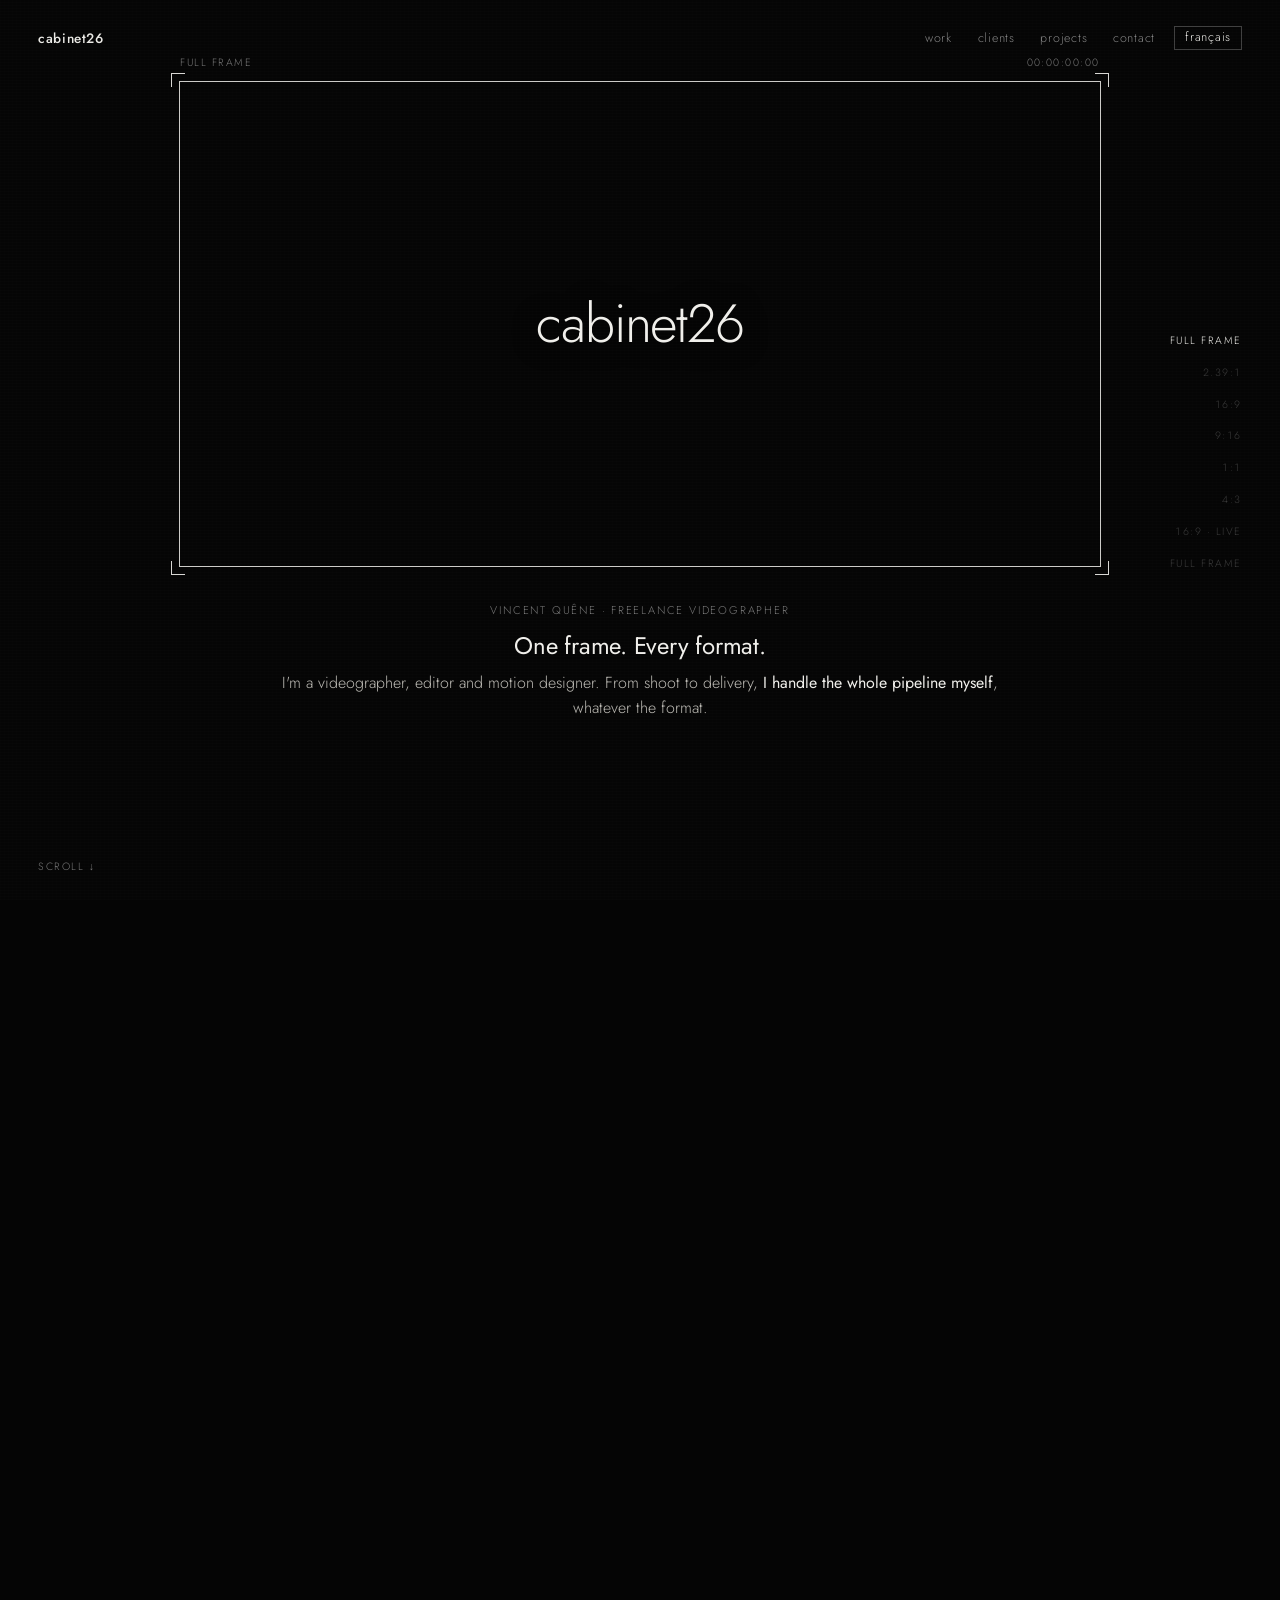
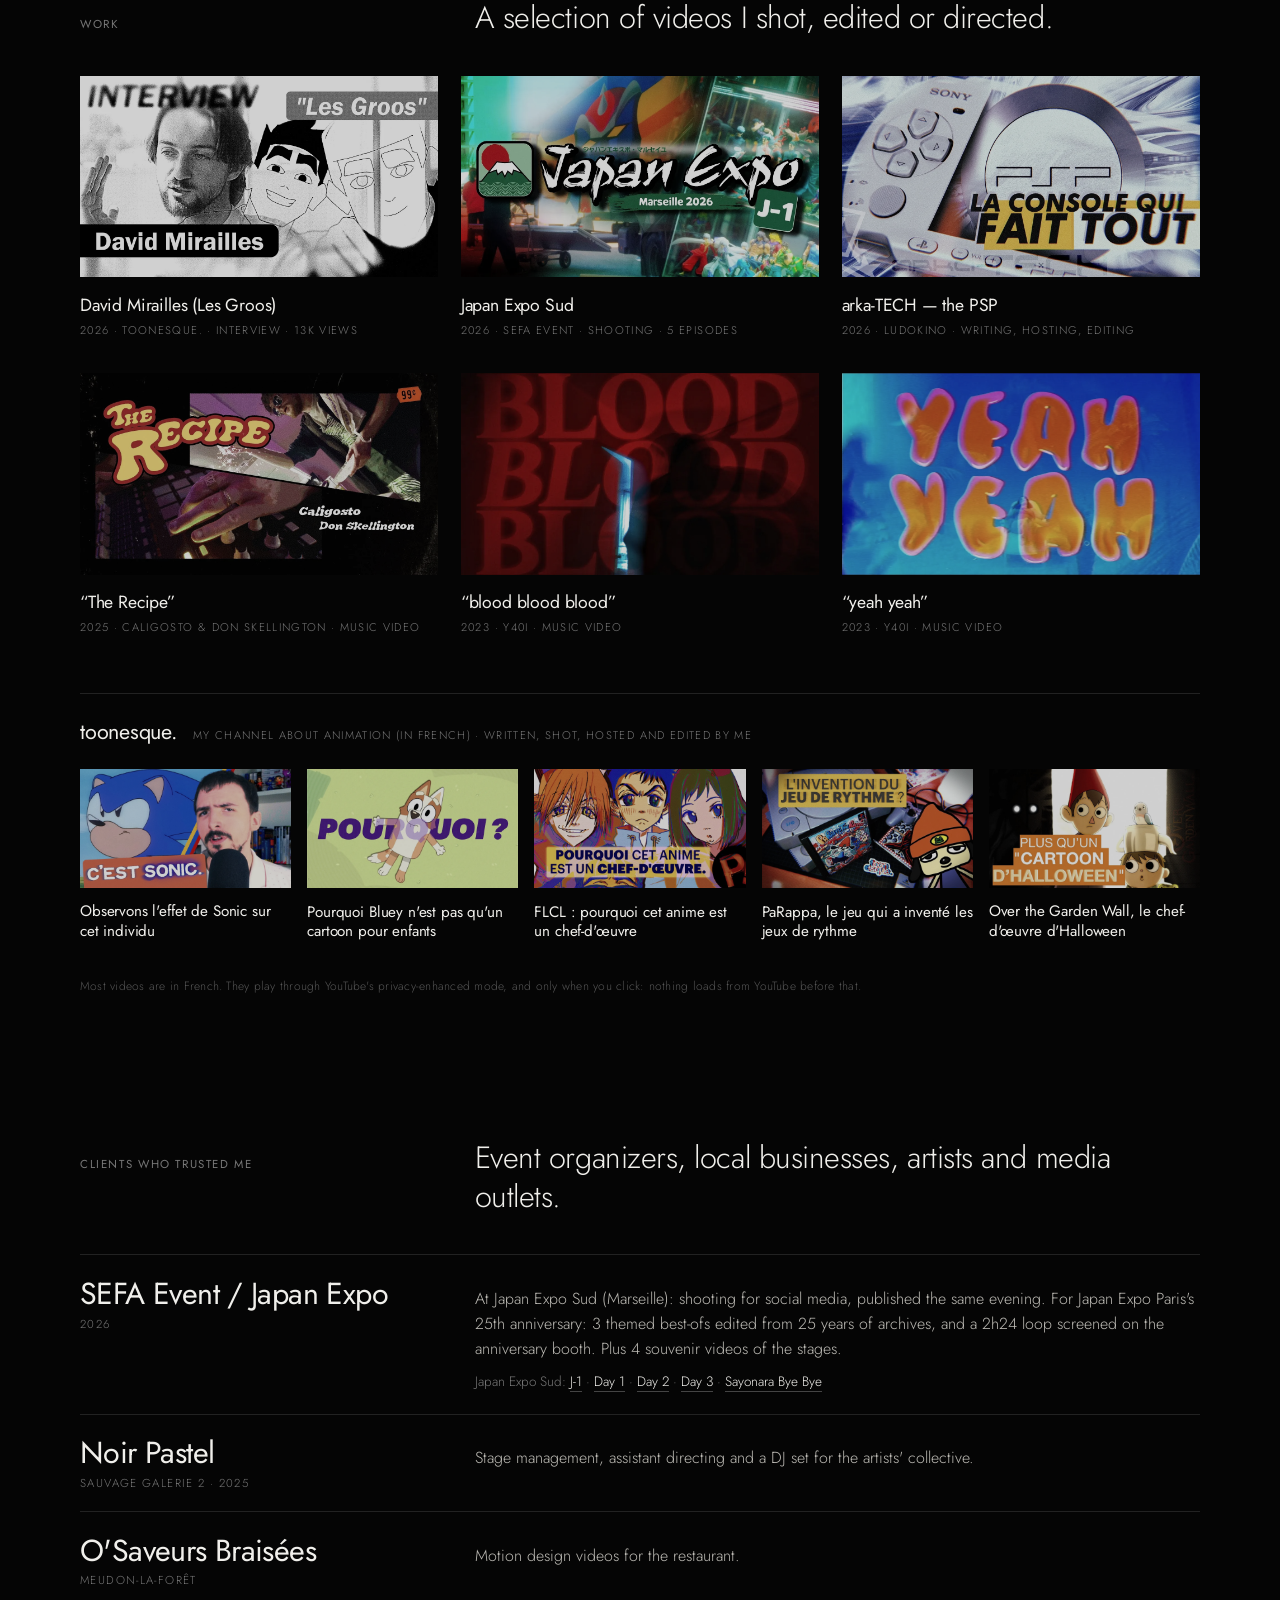
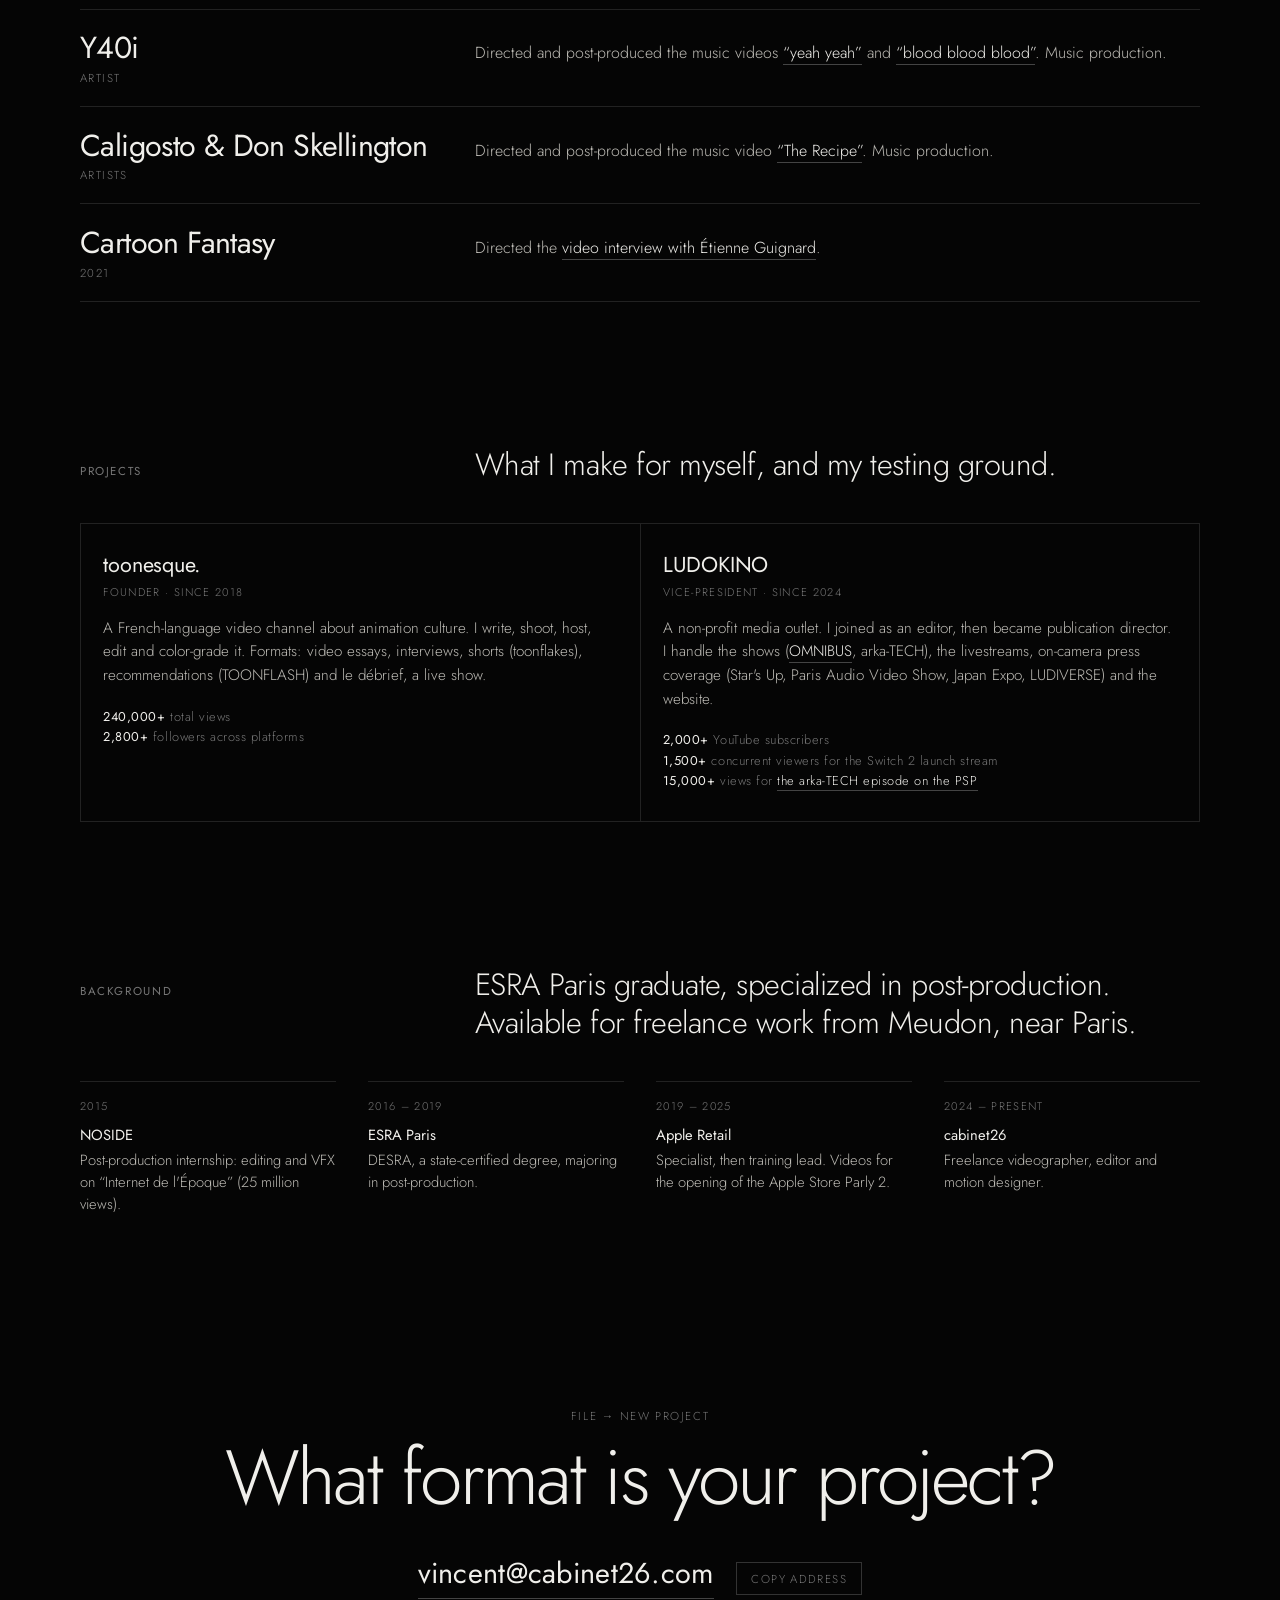
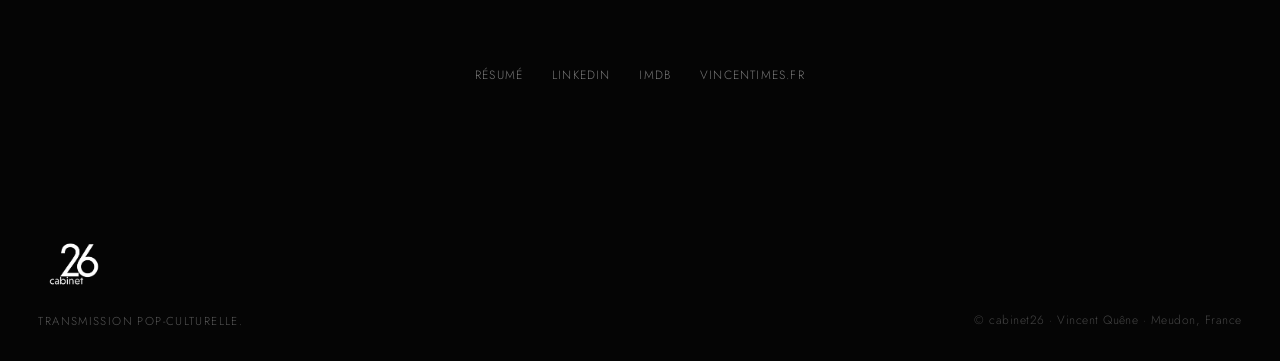
==== commit b04e134b: "Aligne le bouton de langue avec le reste de la navigation Co-Authored-By: Claude Opus 5.5 <noreply@a" ====
--- a/en/index.html
+++ b/en/index.html
@@ -122,10 +122,10 @@
       mix-blend-mode: difference;
     }
     header .name { font-weight: 500; font-size: .85rem; letter-spacing: .04em; text-decoration: none; }
-    header nav { display: flex; gap: 1.6rem; }
+    header nav { display: flex; align-items: center; gap: 1.6rem; }
     header nav a { font-size: .78rem; letter-spacing: .06em; color: #888; text-decoration: none; transition: color .2s; }
     header nav a:hover { color: var(--txt); }
-    header nav a.lang { color: var(--txt); border: 1px solid #444; padding: .2rem .55rem; margin-left: -.4rem; }
+    header nav a.lang { color: var(--txt); border: 1px solid #444; padding: .3rem .6rem; margin-left: -.4rem; line-height: 1; }
     header nav a.lang:hover { border-color: var(--txt); }
 
     /* ─── REEL ─── */
